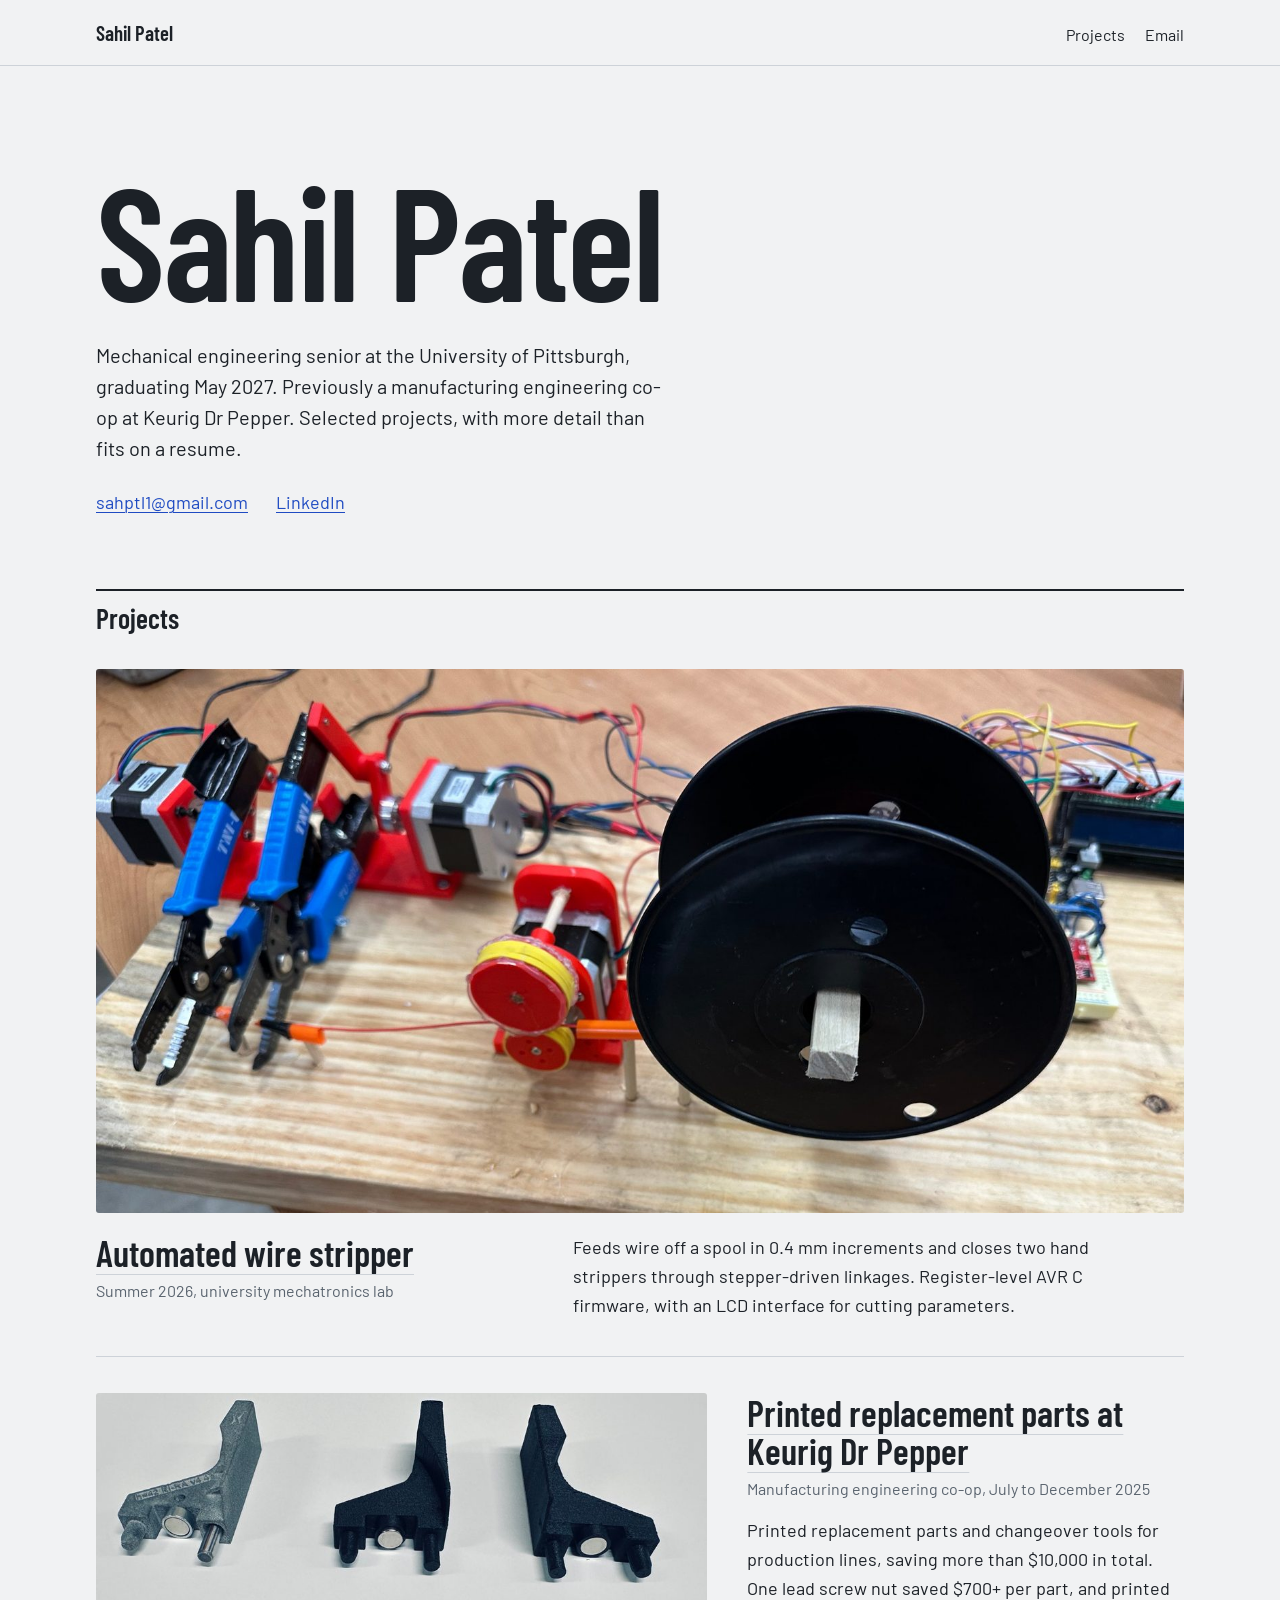
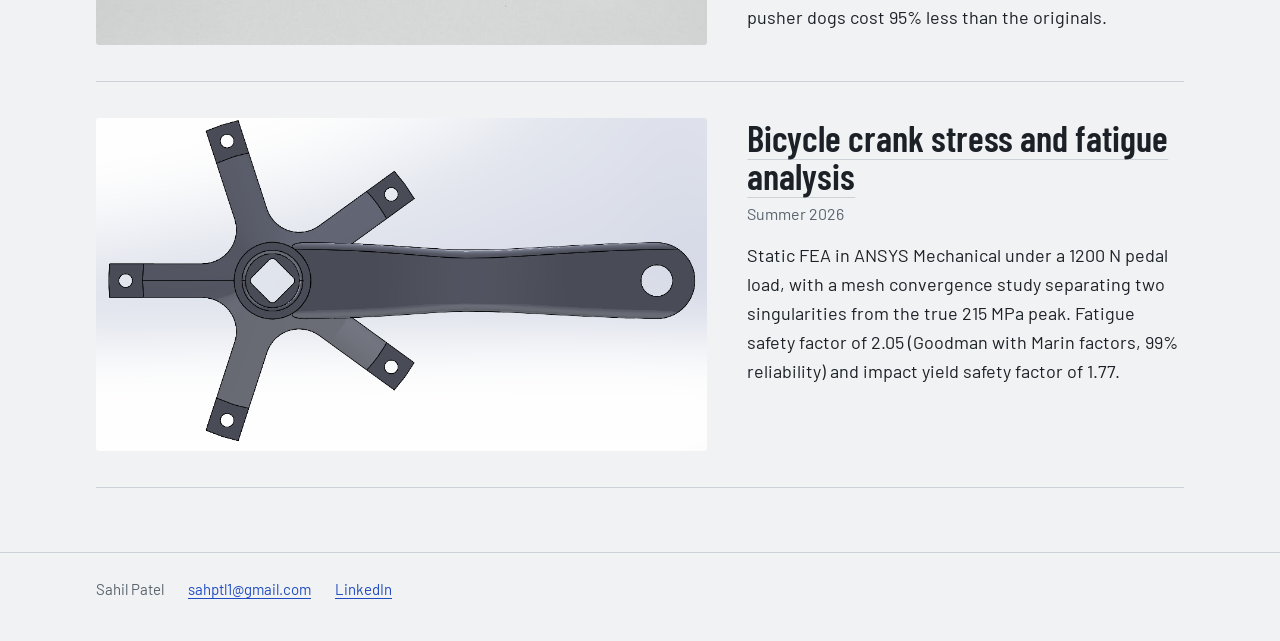
==== index.html @ ccc160cd "Add files via upload" ====
<!doctype html>
<html lang="en">
<head>
<meta charset="utf-8">
<meta name="viewport" content="width=device-width, initial-scale=1">
<title>Sahil Patel, mechanical engineering portfolio</title>
<meta name="description" content="Projects by Sahil Patel, a mechanical engineering senior at the University of Pittsburgh.">
<meta name="theme-color" content="#f1f2f3" media="(prefers-color-scheme: light)">
<meta name="theme-color" content="#14171b" media="(prefers-color-scheme: dark)">
<link rel="icon" href="favicon.svg" type="image/svg+xml">
<link rel="preconnect" href="https://fonts.googleapis.com">
<link rel="preconnect" href="https://fonts.gstatic.com" crossorigin>
<link rel="stylesheet" href="https://fonts.googleapis.com/css2?family=Barlow:ital,wght@0,400;0,500;0,600;1,400&amp;family=Barlow+Condensed:wght@500;600&amp;display=swap">
<link rel="stylesheet" href="style.css">
</head>
<body>
<a class="skip" href="#main">Skip to content</a>
<header class="site-header">
  <div class="wrap">
    <a class="site-name" href="index.html">Sahil Patel</a>
    <nav class="site-nav" aria-label="Main">
      <a href="#projects">Projects</a>
      <a href="mailto:sahptl1@gmail.com">Email</a>
    </nav>
  </div>
</header>
<main id="main">
<div class="wrap">
<section class="hero">
  <h1>Sahil Patel</h1>
  <p>Mechanical engineering senior at the University of Pittsburgh, graduating May 2027. Previously a manufacturing engineering co-op at Keurig Dr Pepper. Selected projects, with more detail than fits on a resume.</p>
  <ul class="contact">
    <li><a href="mailto:sahptl1@gmail.com">sahptl1@gmail.com</a></li>
    <li><a href="https://www.linkedin.com/in/sahilpatel27">LinkedIn</a></li>
  </ul>
</section>

<section class="projects" id="projects" aria-labelledby="projects-title">
  <h2 id="projects-title">Projects</h2>

  <article class="project project-feature">
    <a class="project-media" href="wire-stripper.html" tabindex="-1" aria-hidden="true"><img src="wire-stripper-hero-900.jpg" width="900" height="450" alt="" srcset="wire-stripper-hero-900.jpg 900w, wire-stripper-hero-1600.jpg 1600w" sizes="(min-width: 72rem) 68rem, 100vw" fetchpriority="high"></a>
    <div>
      <h3><a href="wire-stripper.html">Automated wire stripper</a></h3>
      <p class="meta">Summer 2026, university mechatronics lab</p>
    </div>
    <p class="summary">Feeds wire off a spool in 0.4 mm increments and closes two hand strippers through stepper-driven linkages. Register-level AVR C firmware, with an LCD interface for cutting parameters.</p>
  </article>

  <article class="project">
    <a class="project-media" href="keurig-parts.html" tabindex="-1" aria-hidden="true"><img src="kdp-pusher-dogs-900.jpg" width="900" height="371" alt="" srcset="kdp-pusher-dogs-900.jpg 900w, kdp-pusher-dogs-1600.jpg 1600w" sizes="(min-width: 48rem) 40rem, 100vw" loading="lazy"></a>
    <div>
      <h3><a href="keurig-parts.html">Printed replacement parts at Keurig Dr Pepper</a></h3>
      <p class="meta">Manufacturing engineering co-op, July to December 2025</p>
      <p class="summary">Printed replacement parts and changeover tools for production lines, saving more than $10,000 in total. One lead screw nut saved $700+ per part, and printed pusher dogs cost 95% less than the originals.</p>
    </div>
  </article>

  <article class="project">
    <a class="project-media" href="crank-analysis.html" tabindex="-1" aria-hidden="true"><img src="crank-model.png" width="1027" height="560" alt="" loading="lazy"></a>
    <div>
      <h3><a href="crank-analysis.html">Bicycle crank stress and fatigue analysis</a></h3>
      <p class="meta">Summer 2026</p>
      <p class="summary">Static FEA in ANSYS Mechanical under a 1200 N pedal load, with a mesh convergence study separating two singularities from the true 215 MPa peak. Fatigue safety factor of 2.05 (Goodman with Marin factors, 99% reliability) and impact yield safety factor of 1.77.</p>
    </div>
  </article>
</section>
</div>
</main>
<footer class="site-footer">
  <div class="wrap">
    <span>Sahil Patel</span>
    <a href="mailto:sahptl1@gmail.com">sahptl1@gmail.com</a>
    <a href="https://www.linkedin.com/in/sahilpatel27">LinkedIn</a>
  </div>
</footer>
<script src="site.js" defer></script>
</body>
</html>
---- style.css ----
/* Sahil Patel portfolio
   Palette: cool paper, white sheet, slate ink, sketch-line blue.
   Type: Barlow (body), Barlow Condensed (display). */

:root {
  --paper: #f1f2f3;
  --surface: #ffffff;
  --ink: #1c2127;
  --muted: #59636e;
  --rule: #cdd2d8;
  --accent: #1f4bc2;

  --font-body: "Barlow", "Helvetica Neue", Arial, sans-serif;
  --font-display: "Barlow Condensed", "Arial Narrow", "Helvetica Neue", Arial, sans-serif;

  --measure: 40rem;
  --wide: 72rem;
  color-scheme: light;
}

@media (prefers-color-scheme: dark) {
  :root {
    --paper: #14171b;
    --surface: #1b1f24;
    --ink: #e6e8eb;
    --muted: #9ba4ae;
    --rule: #30363e;
    --accent: #8ea9ff;
    color-scheme: dark;
  }
}

*, *::before, *::after { box-sizing: border-box; }
html { -webkit-text-size-adjust: 100%; }

body {
  margin: 0;
  background: var(--paper);
  color: var(--ink);
  font-family: var(--font-body);
  font-size: 1.125rem;
  line-height: 1.6;
}

img { display: block; max-width: 100%; height: auto; }

a {
  color: var(--accent);
  text-decoration-thickness: 1px;
  text-underline-offset: 0.18em;
}
a:hover { text-decoration-thickness: 2px; }
:focus-visible { outline: 2px solid var(--accent); outline-offset: 3px; }

.skip {
  position: absolute;
  left: -9999px;
  top: 0;
}
.skip:focus {
  left: 1rem;
  top: 1rem;
  z-index: 10;
  padding: 0.5rem 0.75rem;
  background: var(--surface);
}

.wrap {
  max-width: var(--wide);
  margin: 0 auto;
  padding: 0 1.25rem;
}
@media (min-width: 48rem) {
  .wrap { padding: 0 2rem; }
}

/* ---------- Header and footer ---------- */

.site-header { border-bottom: 1px solid var(--rule); }
.site-header .wrap {
  display: flex;
  flex-wrap: wrap;
  justify-content: space-between;
  align-items: baseline;
  gap: 0.5rem 1.5rem;
  padding-top: 1rem;
  padding-bottom: 1rem;
}
.site-name {
  font-family: var(--font-display);
  font-weight: 600;
  font-size: 1.3rem;
  color: var(--ink);
  text-decoration: none;
}
.site-nav { display: flex; gap: 1.25rem; font-size: 1rem; }
.site-nav a { color: var(--ink); text-decoration: none; }
.site-nav a:hover { color: var(--accent); text-decoration: underline; }

.site-footer {
  border-top: 1px solid var(--rule);
  margin-top: 4rem;
  font-size: 0.9375rem;
  color: var(--muted);
}
.site-footer .wrap {
  display: flex;
  flex-wrap: wrap;
  gap: 0.5rem 1.5rem;
  padding-top: 1.5rem;
  padding-bottom: 2.5rem;
}

/* ---------- Home ---------- */

.hero { padding: clamp(3rem, 9vw, 6.5rem) 0 clamp(2.5rem, 6vw, 4.5rem); }
.hero h1 {
  font-family: var(--font-display);
  font-weight: 600;
  font-size: clamp(4.25rem, 15vw, 10rem);
  line-height: 0.86;
  letter-spacing: -0.015em;
  margin: 0 0 2rem;
}
.hero p {
  max-width: 36rem;
  margin: 0 0 1.5rem;
  font-size: 1.25rem;
  line-height: 1.55;
}
.contact {
  display: flex;
  flex-wrap: wrap;
  gap: 0.5rem 1.75rem;
  margin: 0;
  padding: 0;
  list-style: none;
}

.projects > h2 {
  font-family: var(--font-display);
  font-weight: 600;
  font-size: 1.75rem;
  line-height: 1.1;
  margin: 0;
  padding-top: 0.75rem;
  border-top: 2px solid var(--ink);
}

.project {
  display: grid;
  gap: 1.25rem 2.5rem;
  padding: 2.25rem 0;
  border-bottom: 1px solid var(--rule);
}
@media (min-width: 48rem) {
  .project { grid-template-columns: minmax(0, 7fr) minmax(0, 5fr); align-items: start; }
  .project-feature { grid-template-columns: minmax(0, 5fr) minmax(0, 7fr); }
  .project-feature .project-media { grid-column: 1 / -1; }
}
.project-media img { width: 100%; border-radius: 3px; background: var(--surface); }
.project h3 {
  font-family: var(--font-display);
  font-weight: 600;
  font-size: clamp(1.75rem, 3.4vw, 2.3rem);
  line-height: 1.05;
  margin: 0 0 0.4rem;
}
.project h3 a { color: var(--ink); text-decoration-color: var(--rule); }
.project h3 a:hover { color: var(--accent); text-decoration-color: currentColor; }
.meta { color: var(--muted); font-size: 1rem; margin: 0 0 0.9rem; }
.summary { margin: 0; max-width: 34rem; }

/* ---------- Project pages ---------- */

.back { display: inline-block; margin-top: 2rem; font-size: 1rem; }

.page-head {
  display: grid;
  gap: 1.75rem 3rem;
  padding: 1.25rem 0 2.5rem;
}
@media (min-width: 56rem) {
  .page-head { grid-template-columns: minmax(0, 1fr) 20rem; align-items: end; }
}
.page-head h1 {
  font-family: var(--font-display);
  font-weight: 600;
  font-size: clamp(2.6rem, 6.5vw, 4.25rem);
  line-height: 0.95;
  letter-spacing: -0.01em;
  margin: 0 0 1.1rem;
}
.lead { font-size: 1.25rem; line-height: 1.55; max-width: 38rem; margin: 0; }

/* Drawing-style title block: the one decorative device on project pages */
.titleblock {
  display: grid;
  grid-template-columns: auto 1fr;
  margin: 0;
  border: 1.5px solid var(--ink);
  background: var(--surface);
  font-size: 0.9375rem;
  line-height: 1.35;
}
.titleblock dt, .titleblock dd {
  margin: 0;
  padding: 0.55rem 0.8rem;
  border-top: 1px solid var(--ink);
}
.titleblock dt { color: var(--muted); border-right: 1px solid var(--ink); }
.titleblock dd { font-weight: 500; }
.titleblock dt:first-of-type,
.titleblock dt:first-of-type + dd { border-top: 0; }

.section { margin-top: 3.5rem; }
.section h2 {
  font-family: var(--font-display);
  font-weight: 600;
  font-size: 1.9rem;
  line-height: 1.1;
  margin: 0 0 0.8rem;
}
.prose { max-width: var(--measure); }
.prose p { margin: 0 0 1rem; }

figure { margin: 2rem 0 0; }
figure img { width: 100%; border-radius: 2px; background: var(--surface); }
figcaption {
  margin-top: 0.6rem;
  max-width: 40rem;
  font-size: 0.9375rem;
  line-height: 1.45;
  color: var(--muted);
}
figcaption b { color: var(--ink); font-weight: 600; }

.zoom { display: block; cursor: zoom-in; }

.fig-pair { display: grid; gap: 1.25rem; margin-top: 2rem; }
.fig-pair figure { margin: 0; }
@media (min-width: 40rem) {
  .fig-pair { grid-template-columns: 1fr 1fr; align-items: start; }
}

.split { display: grid; gap: 0 3rem; }
@media (min-width: 56rem) {
  .split { grid-template-columns: minmax(0, 1fr) minmax(0, 1fr); align-items: start; }
  .split > .fig-narrow { justify-self: start; }
  .split > figure:first-child, .split > .fig-stack:first-child { margin-top: 0; }
  .split > .prose figure:first-child { margin-top: 0; }
}
.fig-narrow { max-width: 22rem; }

.eq {
  margin: 1.25rem 0;
  padding: 0.8rem 1rem;
  border-left: 2px solid var(--accent);
  background: var(--surface);
  font-size: 1.125rem;
  overflow-x: auto;
}
.eq var { font-style: italic; }

.next {
  margin-top: 4.5rem;
  padding-top: 0.9rem;
  border-top: 2px solid var(--ink);
}
.next p { margin: 0 0 0.3rem; color: var(--muted); font-size: 1rem; }
.next a {
  font-family: var(--font-display);
  font-weight: 600;
  font-size: clamp(1.75rem, 4vw, 2.5rem);
  line-height: 1.1;
  color: var(--ink);
  text-decoration-color: var(--rule);
}
.next a:hover { color: var(--accent); text-decoration-color: currentColor; }

/* ---------- Lightbox ---------- */

dialog.lightbox {
  max-width: min(96vw, 1600px);
  max-height: 94vh;
  padding: 0;
  border: 0;
  background: transparent;
  color: #e6e8eb;
  overflow: visible;
}
dialog.lightbox::backdrop { background: rgba(12, 14, 17, 0.88); }
.lightbox img { width: auto; max-width: 100%; max-height: 84vh; margin: 0 auto; border-radius: 2px; }
.lightbox p { margin: 0.7rem auto 0; max-width: 46rem; font-size: 0.9375rem; line-height: 1.45; text-align: center; }
.lb-close {
  display: block;
  margin: 0 0 0.6rem auto;
  padding: 0.35rem 0.8rem;
  border: 1px solid rgba(230, 232, 235, 0.5);
  border-radius: 3px;
  background: transparent;
  color: inherit;
  font: inherit;
  font-size: 0.9375rem;
  cursor: pointer;
}
.lb-close:hover { border-color: #e6e8eb; }

.fig-medium { max-width: 52rem; }
.fig-pair-small { max-width: 40rem; }

/* Figures in a row share one height: each grows in proportion to its aspect ratio */
.fig-row { display: flex; flex-direction: column; gap: 1.25rem; margin-top: 2rem; }
.fig-row figure { margin: 0; }
@media (min-width: 40rem) {
  .fig-row { flex-direction: row; align-items: flex-start; }
  .fig-row figure { flex: var(--ar, 1) 1 0; min-width: 0; }
}
.fig-small { max-width: 36rem; }

.factors {
  width: 100%;
  margin: 1.25rem 0;
  border-collapse: collapse;
  background: var(--surface);
  font-size: 1rem;
  line-height: 1.4;
}
.factors th, .factors td {
  padding: 0.5rem 0.8rem;
  border: 1px solid var(--rule);
  text-align: left;
  vertical-align: top;
}
.factors th { color: var(--muted); font-weight: 500; }
.factors td:nth-child(2) { font-variant-numeric: tabular-nums; white-space: nowrap; }
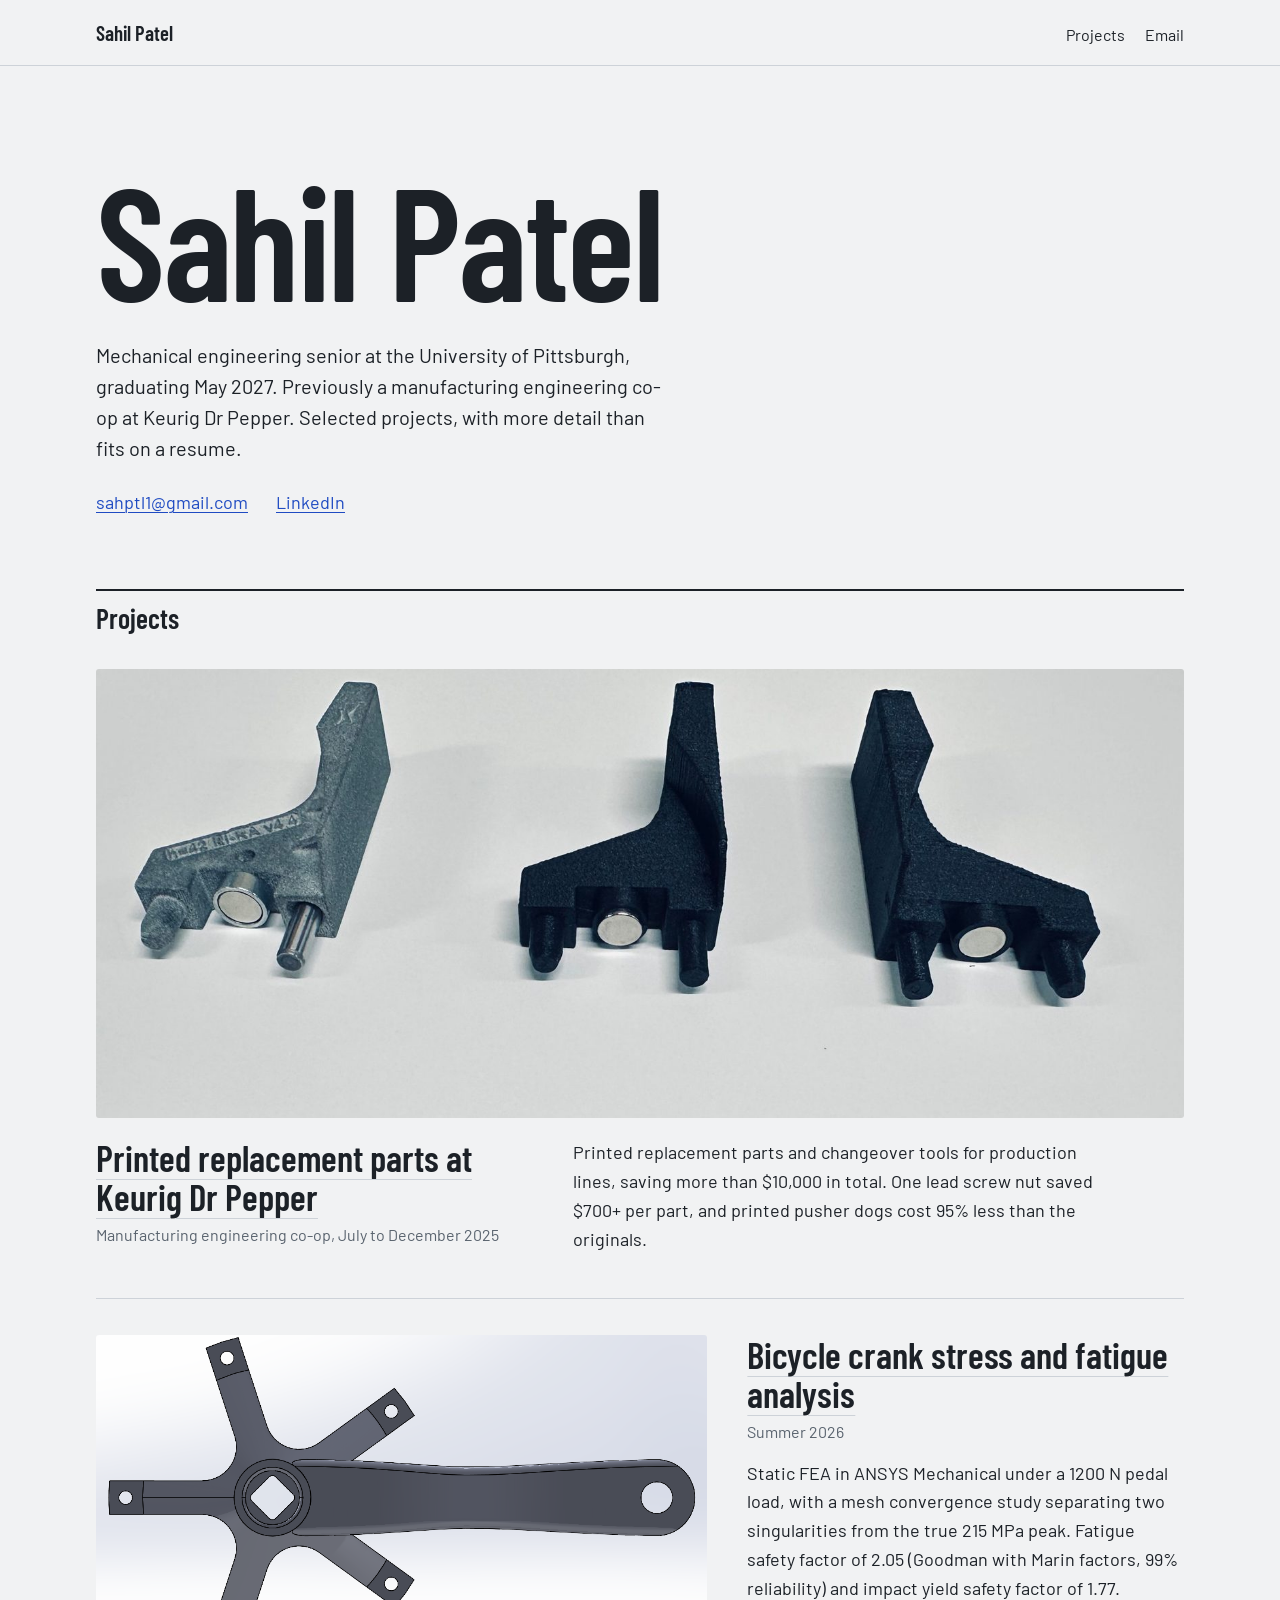
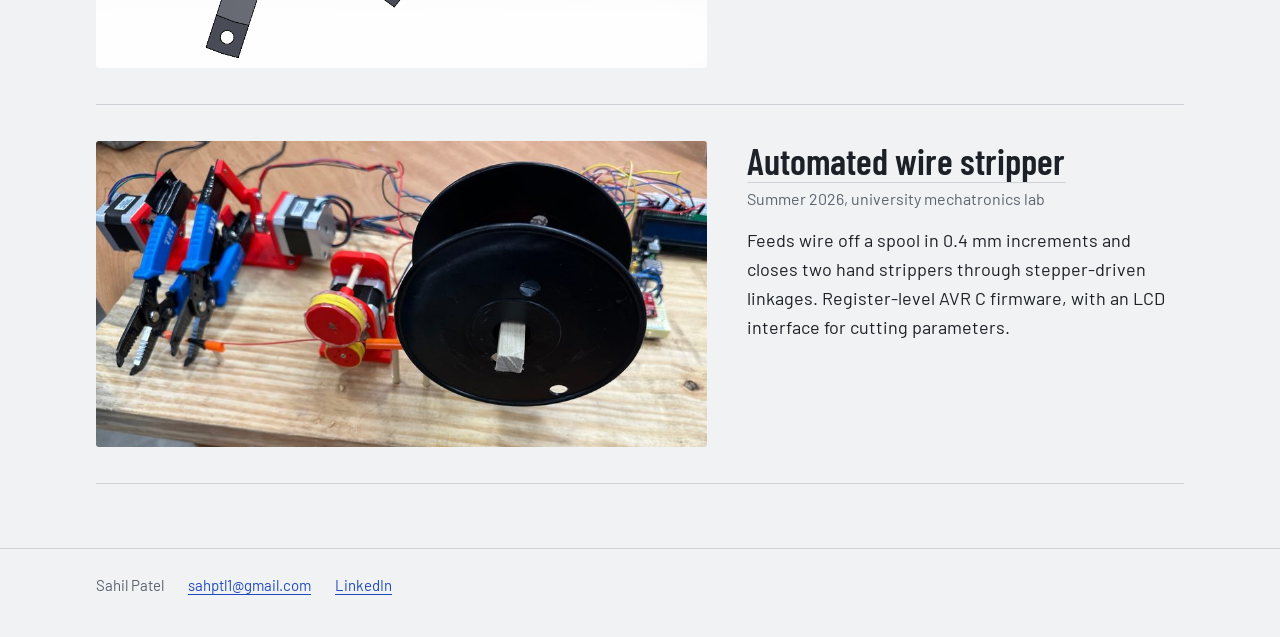
==== commit f59ccb80: "Add files via upload" ====
--- a/index.html
+++ b/index.html
@@ -39,21 +39,12 @@
   <h2 id="projects-title">Projects</h2>
 
   <article class="project project-feature">
-    <a class="project-media" href="wire-stripper.html" tabindex="-1" aria-hidden="true"><img src="wire-stripper-hero-900.jpg" width="900" height="450" alt="" srcset="wire-stripper-hero-900.jpg 900w, wire-stripper-hero-1600.jpg 1600w" sizes="(min-width: 72rem) 68rem, 100vw" fetchpriority="high"></a>
-    <div>
-      <h3><a href="wire-stripper.html">Automated wire stripper</a></h3>
-      <p class="meta">Summer 2026, university mechatronics lab</p>
-    </div>
-    <p class="summary">Feeds wire off a spool in 0.4 mm increments and closes two hand strippers through stepper-driven linkages. Register-level AVR C firmware, with an LCD interface for cutting parameters.</p>
-  </article>
-
-  <article class="project">
-    <a class="project-media" href="keurig-parts.html" tabindex="-1" aria-hidden="true"><img src="kdp-pusher-dogs-900.jpg" width="900" height="371" alt="" srcset="kdp-pusher-dogs-900.jpg 900w, kdp-pusher-dogs-1600.jpg 1600w" sizes="(min-width: 48rem) 40rem, 100vw" loading="lazy"></a>
+    <a class="project-media" href="keurig-parts.html" tabindex="-1" aria-hidden="true"><img src="kdp-pusher-dogs-900.jpg" width="900" height="371" alt="" srcset="kdp-pusher-dogs-900.jpg 900w, kdp-pusher-dogs-1600.jpg 1600w" sizes="(min-width: 72rem) 68rem, 100vw" fetchpriority="high"></a>
     <div>
       <h3><a href="keurig-parts.html">Printed replacement parts at Keurig Dr Pepper</a></h3>
       <p class="meta">Manufacturing engineering co-op, July to December 2025</p>
-      <p class="summary">Printed replacement parts and changeover tools for production lines, saving more than $10,000 in total. One lead screw nut saved $700+ per part, and printed pusher dogs cost 95% less than the originals.</p>
     </div>
+    <p class="summary">Printed replacement parts and changeover tools for production lines, saving more than $10,000 in total. One lead screw nut saved $700+ per part, and printed pusher dogs cost 95% less than the originals.</p>
   </article>
 
   <article class="project">
@@ -62,6 +53,15 @@
       <h3><a href="crank-analysis.html">Bicycle crank stress and fatigue analysis</a></h3>
       <p class="meta">Summer 2026</p>
       <p class="summary">Static FEA in ANSYS Mechanical under a 1200 N pedal load, with a mesh convergence study separating two singularities from the true 215 MPa peak. Fatigue safety factor of 2.05 (Goodman with Marin factors, 99% reliability) and impact yield safety factor of 1.77.</p>
+    </div>
+  </article>
+
+  <article class="project">
+    <a class="project-media" href="wire-stripper.html" tabindex="-1" aria-hidden="true"><img src="wire-stripper-hero-900.jpg" width="900" height="450" alt="" srcset="wire-stripper-hero-900.jpg 900w, wire-stripper-hero-1600.jpg 1600w" sizes="(min-width: 48rem) 40rem, 100vw" loading="lazy"></a>
+    <div>
+      <h3><a href="wire-stripper.html">Automated wire stripper</a></h3>
+      <p class="meta">Summer 2026, university mechatronics lab</p>
+      <p class="summary">Feeds wire off a spool in 0.4 mm increments and closes two hand strippers through stepper-driven linkages. Register-level AVR C firmware, with an LCD interface for cutting parameters.</p>
     </div>
   </article>
 </section>
